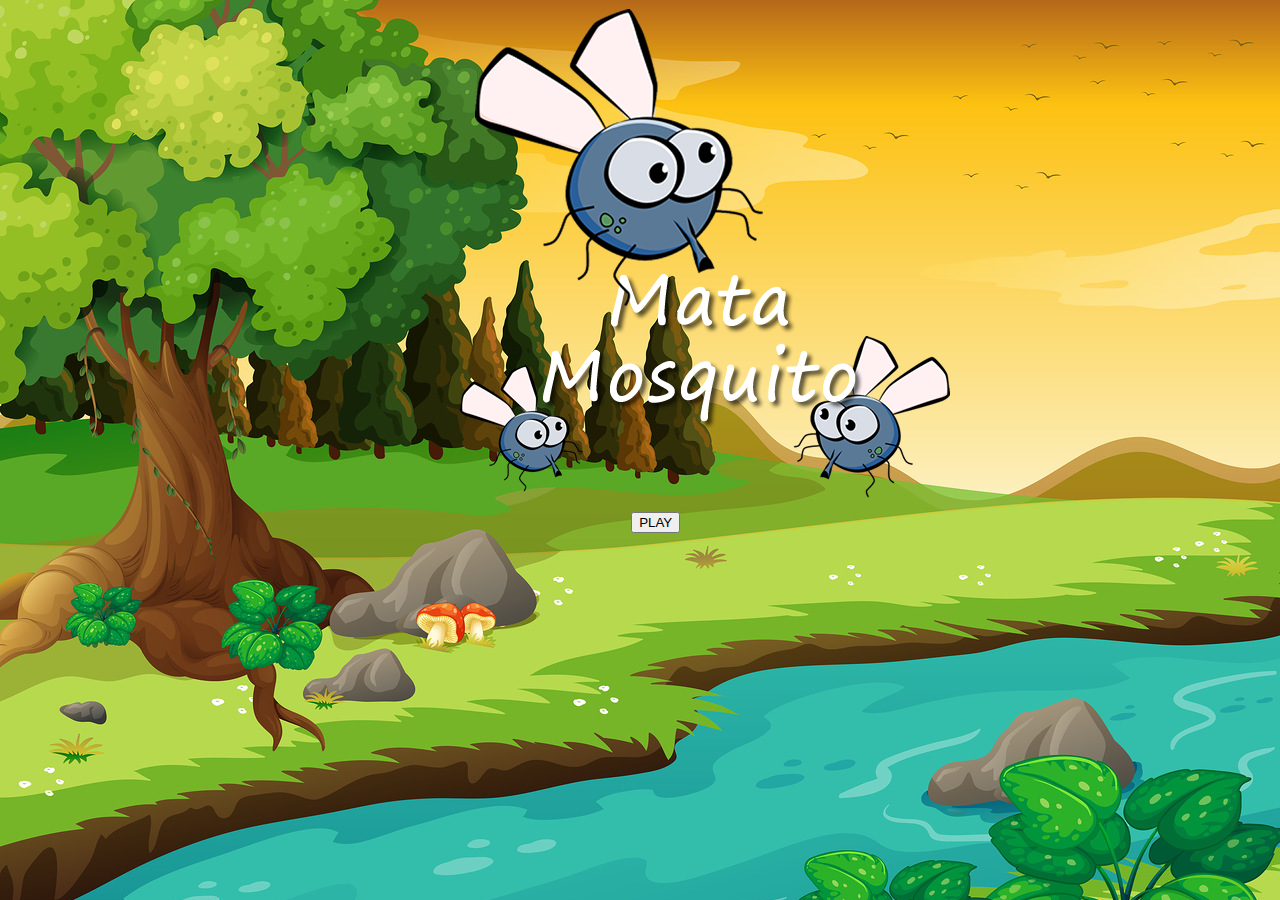
==== app.html @ e2a92ca5 "0.0.1" ====
<!DOCTYPE html>
<html>
	<head>
		<meta charset="UTF-8">
		<meta http-equiv="X-UA-Compatible" content="IE=edge">
		<meta name="viewport" content="width=device-width, initial-scale=1.0">
		<title>Mata-Mata</title>
		<link rel="stylesheet" href="estilo.css" />
		<link href="https://cdn.jsdelivr.net/npm/bootstrap@5.0.0-beta3/dist/css/bootstrap.min.css" rel="stylesheet" integrity="sha384-eOJMYsd53ii+scO/bJGFsiCZc+5NDVN2yr8+0RDqr0Ql0h+rP48ckxlpbzKgwra6" crossorigin="anonymous">
		<script src="jogo.js"></script>
	</head>

	<body>

		<div class="menu">
			<img src="./imagens/game.png"><br>
			<a href="jogo.html"><button type="button" class="btn btn-success" id="start" onclick="play()">PLAY</button></a>
			
		</div>
		
	</body>
</html>
---- estilo.css ----
.mosquito {
	width: 50px;
	height:50px;

}

.mosquito2 {
	width: 65px;
	height: 65px;

}

.mosquito3 {
	width: 70px;
	height: 70px;

}

.ladoA {
	transform: scaleX(1); /*essa ja e o padrao da imagem original*/
}

.ladoB {
	transform: scaleX(-1); /* inverte a imagem*/
}











.menu {
	margin-left: 35%;
}
#start {
	margin-left: 22%;
}




body {
	background-image: url("./imagens/bg.jpg");
	background-repeat: no-repeat;
	background-size: 100%;
}
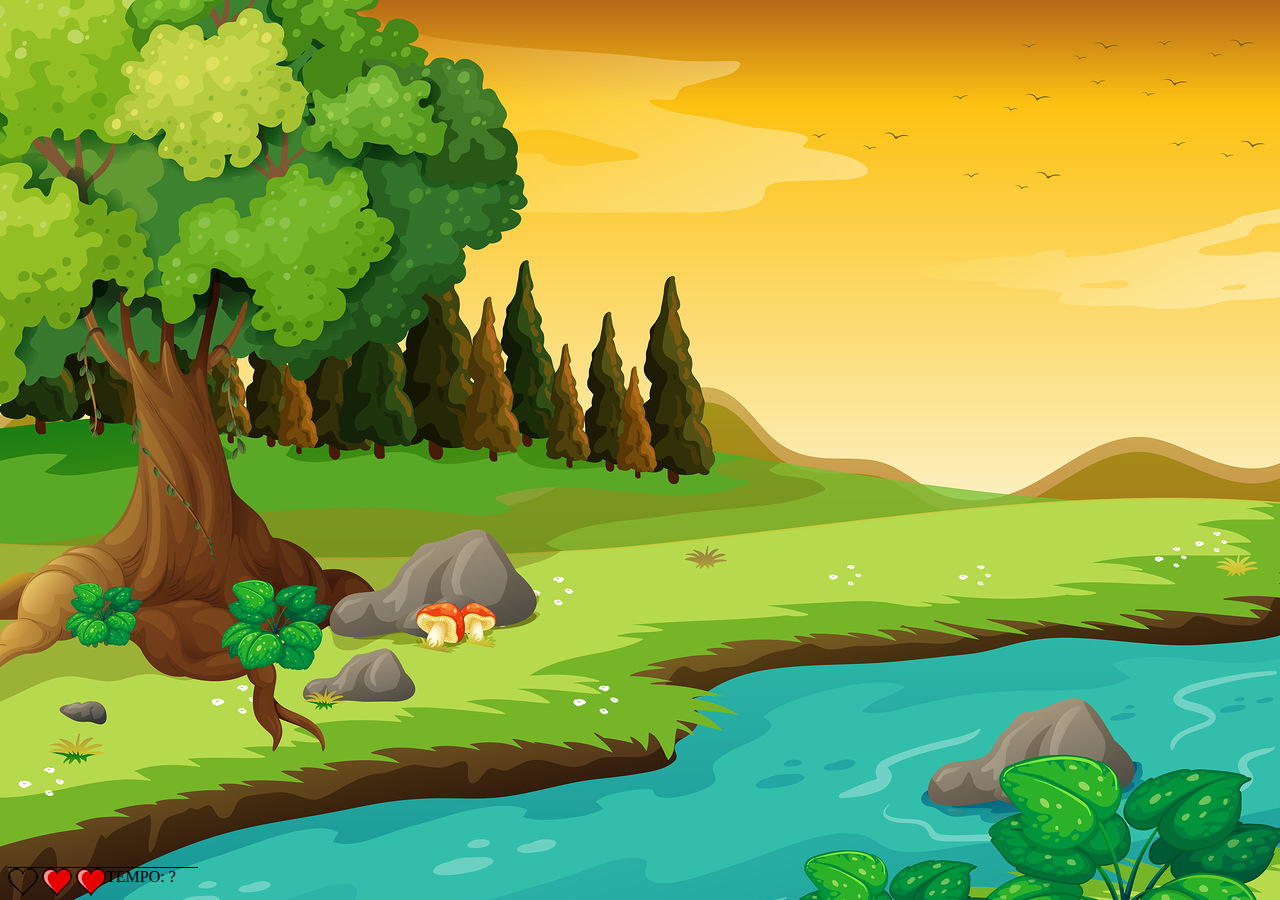
==== commit 77d9b4e5: "0.0.2" ====
--- a/app.html
+++ b/app.html
@@ -1,22 +1,30 @@
 <!DOCTYPE html>
 <html>
-	<head>
-		<meta charset="UTF-8">
-		<meta http-equiv="X-UA-Compatible" content="IE=edge">
-		<meta name="viewport" content="width=device-width, initial-scale=1.0">
-		<title>Mata-Mata</title>
-		<link rel="stylesheet" href="estilo.css" />
-		<link href="https://cdn.jsdelivr.net/npm/bootstrap@5.0.0-beta3/dist/css/bootstrap.min.css" rel="stylesheet" integrity="sha384-eOJMYsd53ii+scO/bJGFsiCZc+5NDVN2yr8+0RDqr0Ql0h+rP48ckxlpbzKgwra6" crossorigin="anonymous">
-		<script src="jogo.js"></script>
-	</head>
+<head>
+	<meta charset="UTF-8">
+	<meta http-equiv="X-UA-Compatible" content="IE=edge">
+	<meta name="viewport" content="width=device-width, initial-scale=1.0">
+	<title>Mata-Mata</title>
+	<link rel="stylesheet" href="estilo.css" />
+	<script src="jogo.js"></script>
+</head>
 
-	<body>
+<body onresize="ajustaTela()">
 
-		<div class="menu">
-			<img src="./imagens/game.png"><br>
-			<a href="jogo.html"><button type="button" class="btn btn-success" id="start" onclick="play()">PLAY</button></a>
-			
+	<div class="menu">
+		<div class="vidas">
+			<img src="./imagens/coracao_vazio.png">
+			<img src="./imagens/coracao_cheio.png">
+			<img src="./imagens/coracao_cheio.png">
 		</div>
-		
-	</body>
+		<div class="tempo">TEMPO: ?</div>
+	</div>
+	<script>
+
+		setInterval(function () {
+			posicaoRandomica()
+		}, 1000)
+	</script>
+</body>
+
 </html>--- a/estilo.css
+++ b/estilo.css
@@ -1,18 +1,18 @@
 .mosquito {
-	width: 50px;
-	height:50px;
+	width: 45px;
+	height:45px;
 
 }
 
 .mosquito2 {
-	width: 65px;
-	height: 65px;
+	width: 50px;
+	height: 50px;
 
 }
 
 .mosquito3 {
-	width: 70px;
-	height: 70px;
+	width: 65px;
+	height: 65px;
 
 }
 
@@ -26,26 +26,21 @@
 
 
 
-
-
-
-
-
-
-
-
-.menu {
-	margin-left: 35%;
-}
-#start {
-	margin-left: 22%;
-}
-
-
-
-
 body {
 	background-image: url("./imagens/bg.jpg");
 	background-repeat: no-repeat;
 	background-size: 100%;
+}
+.menu {
+	position: absolute;
+	width: 190px;
+	bottom: 0px;
+	border-top: solid 1px black;
+}
+.vidas {
+	float: left;
+}
+
+.tempo{
+	float: left;
 }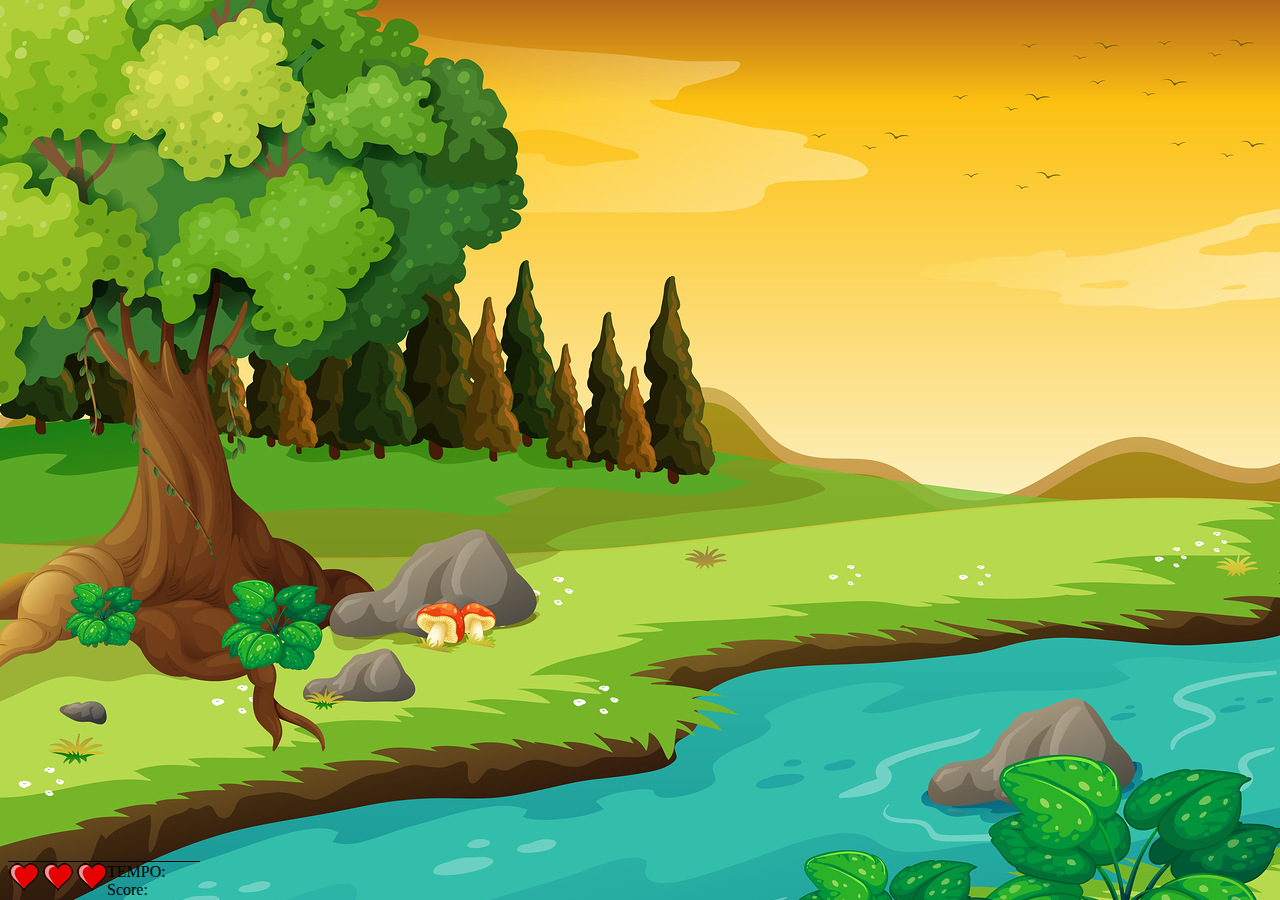
==== commit 9bedc686: "0.0.3" ====
--- a/app.html
+++ b/app.html
@@ -13,17 +13,18 @@
 
 	<div class="menu">
 		<div class="vidas">
-			<img src="./imagens/coracao_vazio.png">
-			<img src="./imagens/coracao_cheio.png">
-			<img src="./imagens/coracao_cheio.png">
+			<img id="life1" src="./imagens/coracao_cheio.png">
+			<img id="life2" src="./imagens/coracao_cheio.png">
+			<img id="life3" src="./imagens/coracao_cheio.png">
 		</div>
-		<div class="tempo">TEMPO: ?</div>
+		<div class="tempo">TEMPO: <span id="tempo"></span></div>
+		<div class="score">Score: <span id="score"></span></div>
 	</div>
 	<script>
-
+		var mosca = 
 		setInterval(function () {
 			posicaoRandomica()
-		}, 1000)
+		}, 2000)
 	</script>
 </body>
 
--- a/estilo.css
+++ b/estilo.css
@@ -35,6 +35,7 @@
 	position: absolute;
 	width: 190px;
 	bottom: 0px;
+	padding: 1px;
 	border-top: solid 1px black;
 }
 .vidas {
@@ -43,4 +44,7 @@
 
 .tempo{
 	float: left;
+}
+.score{
+	float: left;
 }